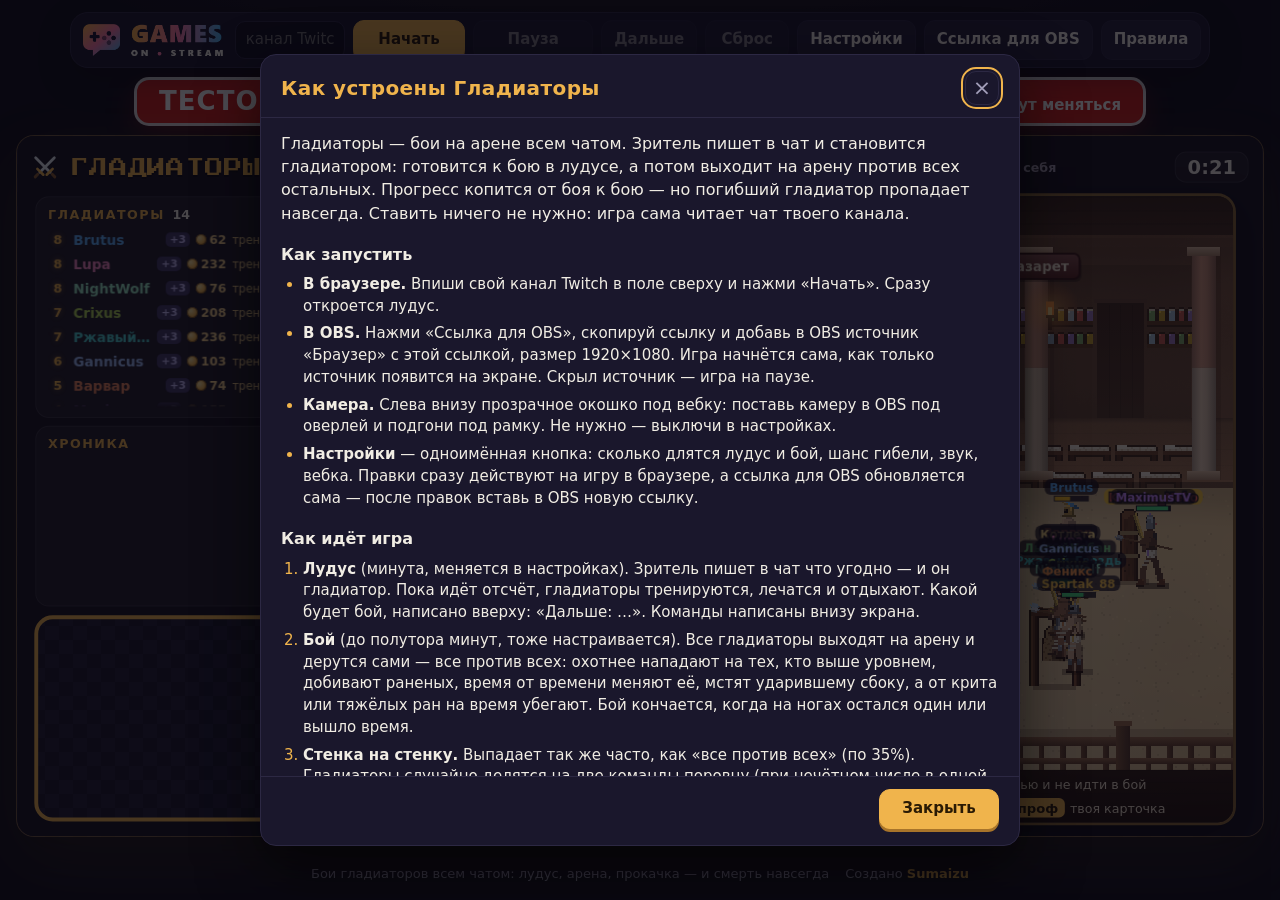
==== site/index.html @ b87789e2 "Гладиаторы — отдельный репозиторий, как у остальных игр Игра перенесена из репозитория сайта (папка " ====
<!doctype html>
<html lang="ru">
<head>
<meta charset="utf-8">
<meta name="viewport" content="width=device-width, initial-scale=1">
<title>Гладиаторы — бои на арене всем чатом, игра для Twitch</title>
<meta name="description" content="Игра для чата Twitch на русском: зрители становятся гладиаторами, готовятся к бою в лудусе и сражаются на арене все против всех. Прогресс копится, но погибший гладиатор пропадает навсегда. Играй в браузере или вставь ссылку в OBS — ставить ничего не нужно.">
<link rel="icon" href="data:image/svg+xml,%3Csvg xmlns='http://www.w3.org/2000/svg' viewBox='0 0 32 32'%3E%3Cg stroke-linecap='round'%3E%3Cpath d='M5 5l17 17' stroke='%23e6ebf0' stroke-width='3.2'/%3E%3Cpath d='M27 5 10 22' stroke='%23e6ebf0' stroke-width='3.2'/%3E%3Cpath d='M18 25l7-7M14 25l-7-7' stroke='%23f0b44c' stroke-width='3'/%3E%3Cpath d='M24.5 24.5l3 3M7.5 24.5l-3 3' stroke='%238a5a2b' stroke-width='3.4'/%3E%3C/g%3E%3C/svg%3E">
<link rel="stylesheet" href="css/page.css">
</head>
<body>
<main class="page">
  <header class="top">
    <a class="logo" href="https://gamesonstream.ru/" title="Все игры"><img src="images/logo.png" alt="Games on Stream" width="527" height="121"></a>
    <form class="controls" id="start" autocomplete="off">
      <input type="text" id="s-channel" placeholder="канал Twitch" spellcheck="false" aria-label="Канал Twitch">
      <button type="submit" class="primary" id="play" disabled>Начать</button>
      <button type="button" id="pause" disabled>Пауза</button>
      <button type="button" id="next" title="Не ждать отсчёта: сразу бой, итоги или лудус" disabled>Дальше</button>
      <button type="button" id="reset" title="Стереть всех гладиаторов канала" disabled>Сброс</button>
      <button type="button" id="toggle-settings" aria-expanded="false" aria-controls="settings">Настройки</button>
      <button type="button" id="toggle-link" aria-expanded="false" aria-controls="link-panel">Ссылка для OBS</button>
      <button type="button" id="open-rules">Правила</button>
    </form>
    <section class="panel popover" id="link-panel" hidden>
      <div class="row">
        <input type="text" id="link" readonly aria-label="Ссылка на оверлей">
        <button type="button" id="copy">Копировать</button>
      </div>
      <p class="status" id="link-status"></p>
      <p class="hint">Вставь ссылку в источник «Браузер» в OBS, размер 1920×1080. Игра начинается сама, как только источник появился на экране. Пока источник скрыт, игра стоит на паузе.</p>
    </section>
  </header>
  <p class="alpha">Тестовая альфа-версия <span>— возможны ошибки, баланс и правила ещё будут меняться</span></p>

  <div class="layout" id="layout">
    <div class="stage">
      <div class="screen">
        <iframe id="game" title="Гладиаторы"></iframe>
        <p class="note" id="example-note">Пример: гладиаторы выдуманные</p>
      </div>
    </div>

    <form class="panel settings" id="settings" autocomplete="off" hidden>
      <fieldset>
        <legend>Игра</legend>
        <div class="field">
          <label for="s-ludus">Лудус</label>
          <div class="row"><input type="number" id="s-ludus" min="20" max="900"><span class="hint">секунд подготовки перед каждым боем</span></div>
        </div>
        <div class="field">
          <label for="s-battle">Бой</label>
          <div class="row"><input type="number" id="s-battle" min="20" max="600"><span class="hint">секунд, не дольше; бой кончится раньше, если на ногах остался один</span></div>
        </div>
        <div class="field">
          <label for="s-death">Шанс гибели</label>
          <div class="row"><input type="number" id="s-death" min="0" max="100"><span class="hint">% — для упавшего гладиатора (по умолчанию 10). 0 — никто не гибнет</span></div>
        </div>
      </fieldset>

      <fieldset>
        <legend>Чат</legend>
        <label class="check">
          <input type="checkbox" id="s-chat_commands">
          <span>Команды для стримера и модераторов
            <span class="hint"><code>!гладиаторы-пауза</code> — пауза, ещё раз — продолжить</span>
            <span class="hint"><code>!гладиаторы-дальше</code> — не ждать отсчёта</span>
            <span class="hint"><code>!гладиаторы-сброс</code> — стереть всех гладиаторов</span>
          </span>
        </label>
      </fieldset>

      <fieldset>
        <legend>Звук</legend>
        <label class="check"><input type="checkbox" id="s-sound"><span>Звуки игры</span></label>
        <div class="field">
          <label for="s-volume">Громкость</label>
          <div class="row">
            <input type="range" id="s-volume" min="0" max="100" step="5">
            <span class="hint" id="volume-text"></span>
            <button type="button" id="listen">Послушать</button>
          </div>
        </div>
      </fieldset>

      <fieldset>
        <legend>Вид</legend>
        <div class="split">
          <div class="group">
            <div class="switch" role="group" aria-label="Окошко под вебку">
              <button type="button" data-webcam="1">С вебкой</button><button type="button" data-webcam="0">Без вебки</button>
            </div>
          </div>
          <div class="group">
            <label class="check"><input type="checkbox" id="hide-bg"><span>Прозрачный фон</span></label>
          </div>
        </div>
      </fieldset>

      <div class="footer"><button type="button" class="quiet" id="defaults">Рекомендуемые настройки</button></div>
    </form>
  </div>
  <footer class="foot">
    <p class="tagline" id="status">Бои гладиаторов всем чатом: лудус, арена, прокачка — и смерть навсегда</p>
    <p class="author">Создано <a href="https://www.twitch.tv/sumaizu" target="_blank" rel="noopener">Sumaizu</a></p>
  </footer>
</main>
<dialog class="rules" id="rules" aria-labelledby="rules-title">
  <header class="rules-head">
    <h2 id="rules-title"></h2>
    <button type="button" class="rules-x" id="rules-x" aria-label="Закрыть">×</button>
  </header>
  <div class="rules-body" id="rules-body"></div>
  <footer class="rules-foot">
    <button type="button" class="primary" id="rules-close">Закрыть</button>
  </footer>
</dialog>
<script type="module" src="js/page.js"></script>
</body>
</html>
---- site/css/page.css ----
:root {
  color-scheme: dark;
  --bg: #0f0d19;
  --panel: #1a172c;
  --field: #120f1f;
  --line: #2c2843;
  --ink: #f1ede4;
  --muted: #a29eb9;
  --accent: #f0b44c;
  --accent-ink: #2a1a04;
  --accent-deep: #a8742a;
  --frame: rgba(240, 180, 76, .4);
  --glow: rgba(240, 180, 76, .12);
  --ok: #7fd9a2;
  --warn: #ffcf70;
}

* { box-sizing: border-box; }
[hidden] { display: none !important; }
html { height: 100%; background: var(--bg); }

body {
  height: 100%; margin: 0; padding: 12px 16px 16px; color: var(--ink);
  background: radial-gradient(1000px 360px at 50% -160px, var(--glow), transparent 70%) no-repeat, var(--bg);
  font: 15px/1.45 "Segoe UI", system-ui, -apple-system, Roboto, "Helvetica Neue", Arial, sans-serif;
}

p { margin: 0; }
code { font-family: Consolas, "Cascadia Mono", monospace; font-size: 13px; color: var(--accent); }
:focus-visible { outline: 2px solid var(--accent); outline-offset: 2px; }

.page { height: 100%; display: flex; flex-direction: column; gap: 12px; }
.top {
  position: relative; flex: none; align-self: center; max-width: 100%;
  display: flex; flex-wrap: wrap; align-items: center; justify-content: center; gap: 8px 12px;
  padding: 7px 8px 7px 12px; border-radius: 18px; background: var(--panel); border: 1px solid var(--line);
  box-shadow: 0 12px 32px rgba(0, 0, 0, .28);
}
.logo { display: block; flex: none; border-radius: 8px; }
.logo img { display: block; width: 140px; height: auto; transition: transform .15s; }
.logo:hover img { transform: scale(1.04); }
.foot {
  flex: none; display: flex; flex-wrap: wrap; align-items: center; justify-content: center; gap: 2px 16px;
  padding: 0 8px; font-size: 13px;
}
.tagline {
  flex: 0 1 auto; min-width: 0; color: var(--muted);
  white-space: nowrap; overflow: hidden; text-overflow: ellipsis;
}
.tagline:empty { display: none; }
.tagline.ok { color: var(--ok); }
.tagline.warn { color: var(--warn); }
.controls { display: flex; flex-wrap: wrap; align-items: center; gap: 8px; }
.controls input { width: 110px; }
#play { min-width: 7.5em; }
#pause { min-width: 8em; }
#next { min-width: 6em; }
#restart { min-width: 6.2em; }
#reset { min-width: 5.6em; }
button.armed { border-color: var(--warn); color: var(--warn); }
.author { color: var(--muted); white-space: nowrap; }
.author a { color: var(--accent); font-weight: 700; text-decoration: none; }
@media (max-width: 560px) {
  .author { white-space: normal; text-align: center; }
}
.author a:hover { text-decoration: underline; }
.rules {
  width: min(760px, 94vw); max-height: 88vh; padding: 0; color: var(--ink); background: var(--panel);
  border: 1px solid var(--line); border-radius: 16px; box-shadow: 0 24px 60px rgba(0, 0, 0, .6);
}
.rules[open] { display: flex; flex-direction: column; }
.rules::backdrop { background: rgba(8, 6, 14, .72); }
.rules-head {
  display: flex; align-items: center; gap: 12px; padding: 16px 20px 12px; border-bottom: 1px solid var(--line);
}
.rules-head h2 {
  margin: 0; font-size: 20px; letter-spacing: .02em; text-transform: none; color: var(--accent); font-weight: 900;
}
.rules-x {
  margin-left: auto; width: 34px; height: 34px; padding: 0; font-size: 22px; line-height: 1; font-weight: 400;
  color: var(--muted); background: none;
}
.rules-x:hover { color: var(--ink); }
.rules-body { flex: 1; min-height: 0; overflow-y: auto; padding: 14px 20px 6px; }
.rules-body .lead { font-size: 16px; }
.rules-body h3 { margin: 18px 0 8px; font-size: 16px; font-weight: 800; color: var(--ink); }
.rules-body ul, .rules-body ol { margin: 0; padding-left: 22px; display: grid; gap: 6px; }
.rules-body li::marker { color: var(--accent); }
.rules-body a { color: var(--accent); }
.rules-body .note-line { margin-top: 8px; color: var(--muted); font-size: 14px; }
.rules-commands { margin: 0; display: grid; grid-template-columns: max-content minmax(0, 1fr); gap: 6px 14px; }
.rules-commands dt { white-space: nowrap; }
.rules-commands dd { margin: 0; color: var(--muted); }
.rules-foot { display: flex; justify-content: flex-end; padding: 12px 20px 16px; border-top: 1px solid var(--line); }
.rules-foot button { min-width: 8em; }
@media (max-width: 560px) {
  .rules-commands { grid-template-columns: minmax(0, 1fr); gap: 2px; }
  .rules-commands dd { margin-bottom: 6px; }
}

.popover {
  position: absolute; right: 0; top: calc(100% + 8px); z-index: 5; width: min(600px, 100%);
  box-shadow: 0 18px 44px rgba(0, 0, 0, .55);
}

.panel {
  background: var(--panel); border: 1px solid var(--line); border-radius: 18px; padding: 16px 18px; min-width: 0;
}
h2, legend {
  margin: 0 0 10px; padding: 0; font-size: 13px; font-weight: 700; letter-spacing: .1em; text-transform: uppercase;
  color: var(--muted);
}
.hint { color: var(--muted); font-size: 13px; }
.panel > .hint { margin-top: 8px; }

.layout {
  flex: 1; min-height: 0; display: grid; gap: 16px;
  grid-template: minmax(0, 1fr) / minmax(0, 1fr);
}
.layout.with-settings { grid-template-columns: minmax(0, 1fr) 400px; }
.stage { min-width: 0; min-height: 0; display: grid; place-items: start center; container-type: size; }
.screen {
  position: relative; width: 100%; height: 100%; border-radius: 18px; overflow: hidden;
  border: 1px solid var(--frame); box-shadow: 0 24px 70px var(--glow), 0 18px 40px rgba(0, 0, 0, .35);
  background: repeating-conic-gradient(#201d33 0% 25%, #191728 0% 50%) 0 0 / 28px 28px;
}
@supports (width: 1cqw) {
  .screen { width: min(100cqw, 100cqh * 16 / 9); height: auto; aspect-ratio: 16 / 9; }
}
.screen iframe { position: absolute; inset: 0; width: 100%; height: 100%; border: 0; color-scheme: light; }
.note {
  position: absolute; left: 50%; top: 4px; transform: translateX(-50%); padding: 2px 12px; border-radius: 999px;
  background: rgba(15, 13, 25, .9); border: 1px solid var(--line); color: var(--muted); font-size: 13px;
  white-space: nowrap; pointer-events: none;
}
.settings { min-height: 0; overflow-y: auto; }
@media (max-width: 900px) {
  html, body, .page { height: auto; }
  .layout, .layout.with-settings { grid-template: auto / minmax(0, 1fr); }
  .stage { container-type: normal; }
  .screen { width: 100%; height: auto; aspect-ratio: 16 / 9; }
  .settings { overflow-y: visible; }
}

button {
  font: inherit; font-weight: 700; color: var(--ink); background: #252139; border: 1px solid var(--line);
  border-radius: 11px; padding: 8px 12px; cursor: pointer;
}
button:hover { border-color: var(--muted); }
button:disabled { opacity: .5; cursor: default; }
button.primary {
  background: var(--accent); border-color: var(--accent); color: var(--accent-ink);
  box-shadow: 0 3px 0 var(--accent-deep);
}
button.primary:active:not(:disabled) { transform: translateY(2px); box-shadow: 0 1px 0 var(--accent-deep); }
button.quiet { background: none; color: var(--muted); font-weight: 400; }
button[aria-expanded="true"] { border-color: var(--accent); color: var(--accent); }

input, select {
  font: inherit; color: var(--ink); background: var(--field); border: 1px solid var(--line); border-radius: 10px;
  padding: 7px 10px; min-width: 0;
}
input[type=number] { width: 86px; }
input[type=color] { width: 54px; height: 34px; padding: 3px; }
input[type=range] {
  flex: 1 1 140px; max-width: 220px; padding: 0; border: 0; background: none; accent-color: var(--accent);
}
input[type=checkbox] { width: 17px; height: 17px; accent-color: var(--accent); flex: none; margin: 2px 0 0; }

.row { display: flex; flex-wrap: wrap; align-items: center; gap: 8px; }
.row > input[type=text] { flex: 1 1 140px; }

#link { font-family: Consolas, "Cascadia Mono", monospace; font-size: 13px; }
.status { margin-top: 10px; font-size: 14px; color: var(--muted); }
.status:empty { display: none; }
.status.warn { color: var(--warn); }

fieldset { border: 0; margin: 0 0 18px; padding: 0; display: grid; gap: 12px; min-width: 0; }
.split {
  display: grid; grid-template-columns: repeat(auto-fit, minmax(200px, 1fr)); gap: 12px 24px; align-items: start;
}
.group { display: grid; gap: 12px; min-width: 0; }
.field { display: grid; gap: 4px; min-width: 0; }
.field > label, .field > .label { font-weight: 600; }
.check { display: flex; gap: 9px; align-items: flex-start; }
.check span { display: block; }

.switch {
  display: inline-flex; justify-self: start; border: 1px solid var(--line); border-radius: 11px; overflow: hidden;
}
.switch button { border: 0; border-radius: 0; background: var(--field); color: var(--muted); white-space: nowrap; }
.switch button.on { background: var(--accent); color: var(--accent-ink); }

.footer { display: flex; justify-content: flex-end; }

.alpha {
  flex: none; align-self: center; padding: 6px 22px; border-radius: 12px; text-align: center;
  background: #d0201a; color: #fff; font-size: 26px; line-height: 1.2; font-weight: 900; letter-spacing: .04em;
  text-transform: uppercase; box-shadow: 0 0 0 3px rgba(255, 255, 255, .85), 0 10px 30px rgba(208, 32, 26, .35);
}
.alpha span { font-size: 15px; font-weight: 700; letter-spacing: 0; text-transform: none; }
@media (max-width: 700px) {
  .alpha { font-size: 20px; }
  .alpha span { display: block; }
}
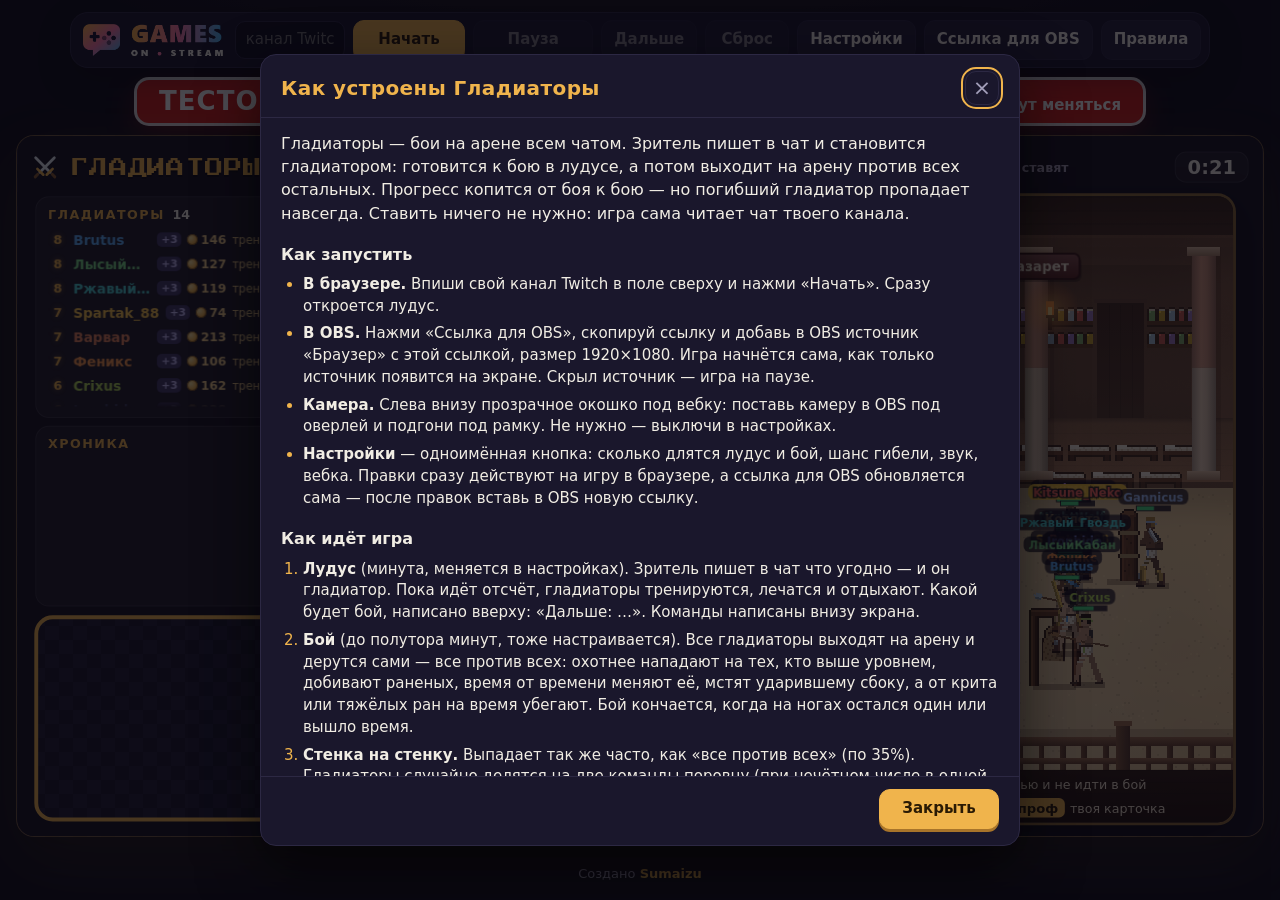
==== commit d092cf40: "Окошко под вебку: режим «Витубер»; без галочки «Прозрачный фон»" ====
--- a/site/index.html
+++ b/site/index.html
@@ -85,14 +85,10 @@
 
       <fieldset>
         <legend>Вид</legend>
-        <div class="split">
-          <div class="group">
-            <div class="switch" role="group" aria-label="Окошко под вебку">
-              <button type="button" data-webcam="1">С вебкой</button><button type="button" data-webcam="0">Без вебки</button>
-            </div>
-          </div>
-          <div class="group">
-            <label class="check"><input type="checkbox" id="hide-bg"><span>Прозрачный фон</span></label>
+        <div class="field">
+          <span class="label" id="webcam-label">Окошко под вебку</span>
+          <div class="switch" role="group" aria-labelledby="webcam-label">
+            <button type="button" data-webcam="none">Без вебки</button><button type="button" data-webcam="cam">С вебкой</button><button type="button" data-webcam="vtuber">Витубер</button>
           </div>
         </div>
       </fieldset>
@@ -101,7 +97,7 @@
     </form>
   </div>
   <footer class="foot">
-    <p class="tagline" id="status">Бои гладиаторов всем чатом: лудус, арена, прокачка — и смерть навсегда</p>
+    <p class="tagline" id="status"></p>
     <p class="author">Создано <a href="https://www.twitch.tv/sumaizu" target="_blank" rel="noopener">Sumaizu</a></p>
   </footer>
 </main>
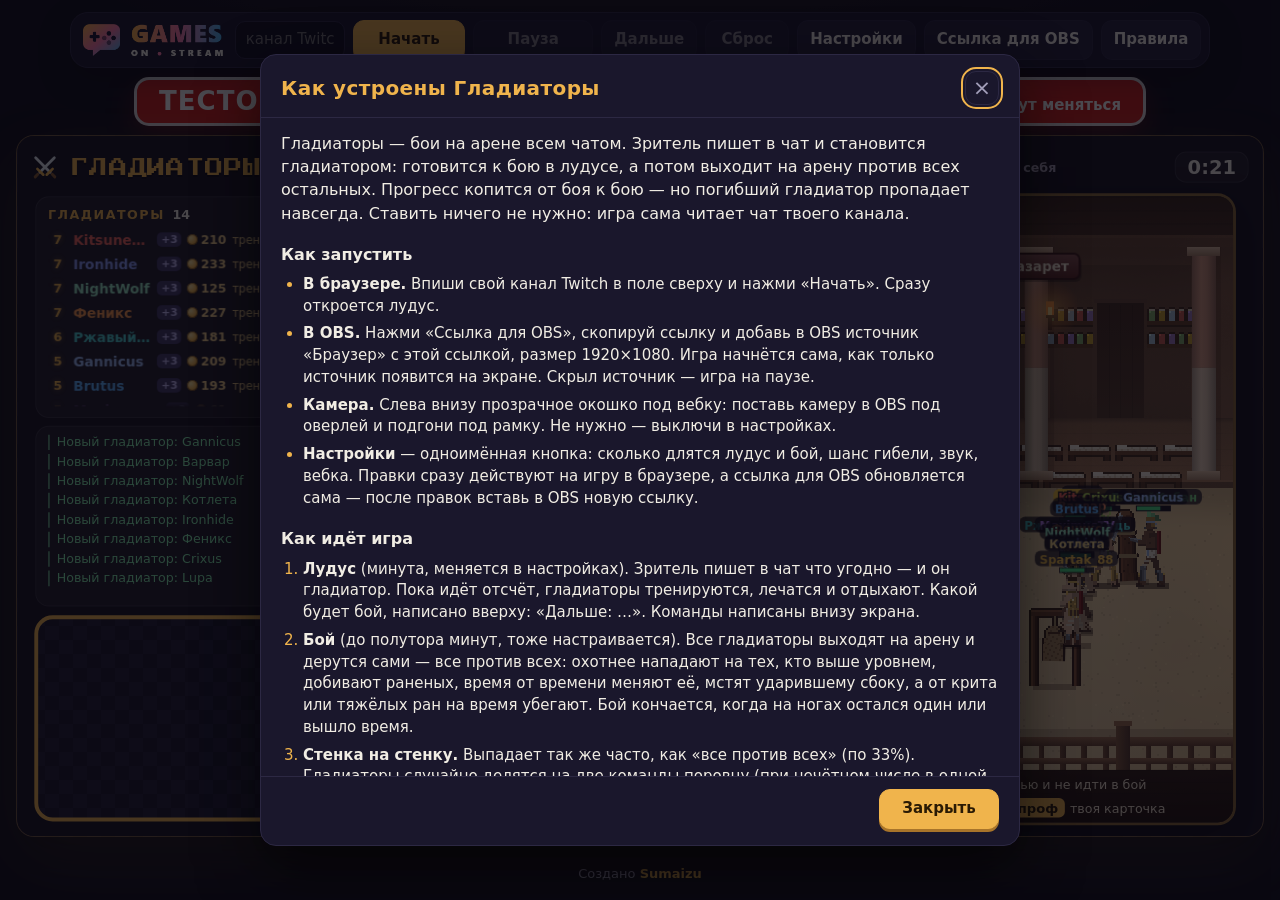
==== commit 81797c05: "Статистика: игра сообщает сайту канал и время игры" ====
--- a/site/index.html
+++ b/site/index.html
@@ -28,7 +28,7 @@
         <button type="button" id="copy">Копировать</button>
       </div>
       <p class="status" id="link-status"></p>
-      <p class="hint">Вставь ссылку в источник «Браузер» в OBS, размер 1920×1080. Игра начинается сама, как только источник появился на экране. Пока источник скрыт, игра стоит на паузе.</p>
+      <p class="hint">Вставь ссылку в источник «Браузер» в OBS, размер 1920×1080. Игра начинается сама, как только источник появился на экране. Пока источник скрыт, игра стоит на паузе. Игра сообщает сайту название канала и время игры — только для статистики автора, кто играет.</p>
     </section>
   </header>
   <p class="alpha">Тестовая альфа-версия <span>— возможны ошибки, баланс и правила ещё будут меняться</span></p>
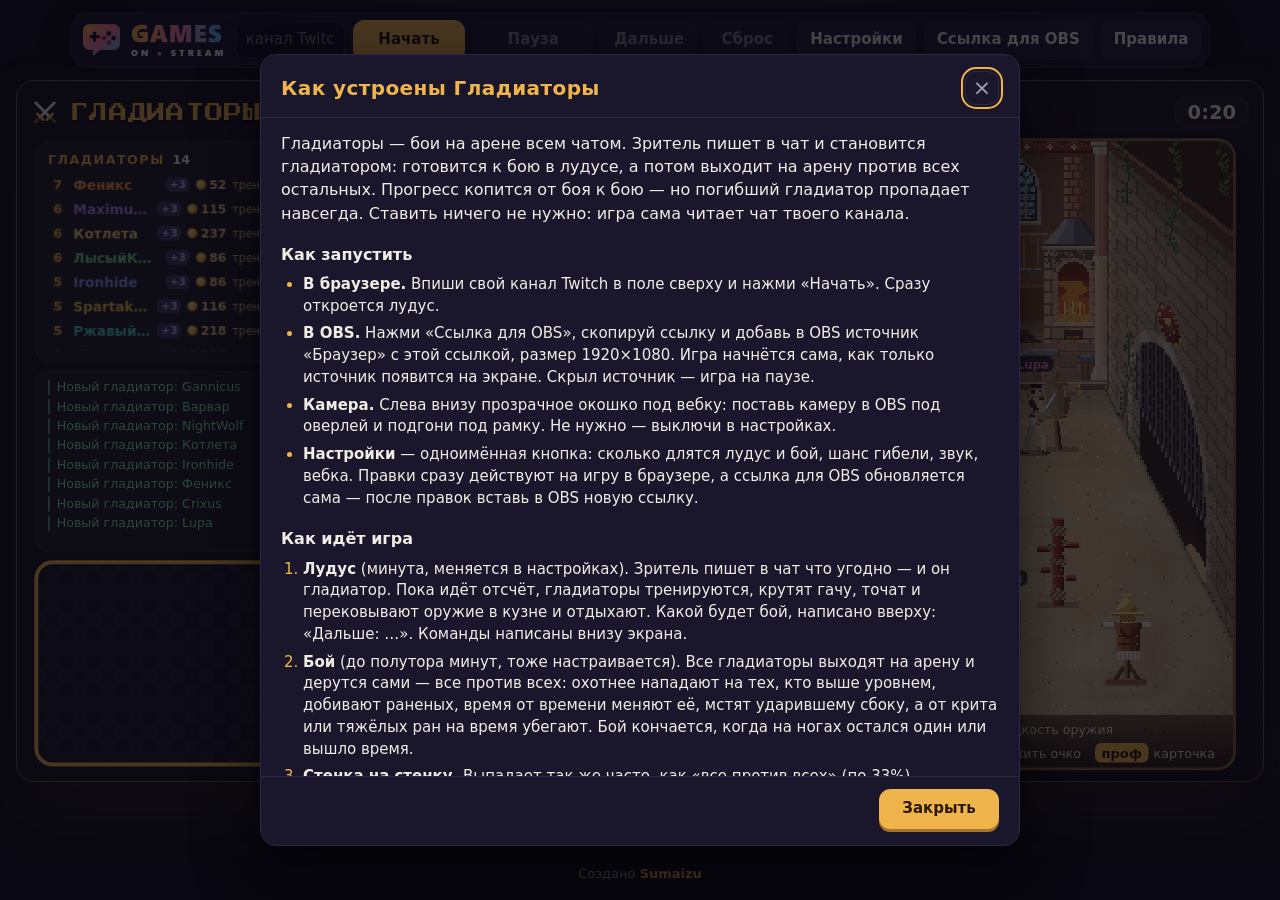
==== commit 96f28d79: "Гладиаторы: без метки «альфа», новые скриншоты" ====
--- a/site/index.html
+++ b/site/index.html
@@ -31,7 +31,6 @@
       <p class="hint">Вставь ссылку в источник «Браузер» в OBS, размер 1920×1080. Игра начинается сама, как только источник появился на экране. Пока источник скрыт, игра стоит на паузе. Игра сообщает сайту название канала и время игры — только для статистики автора, кто играет.</p>
     </section>
   </header>
-  <p class="alpha">Тестовая альфа-версия <span>— возможны ошибки, баланс и правила ещё будут меняться</span></p>
 
   <div class="layout" id="layout">
     <div class="stage">
--- a/site/css/page.css
+++ b/site/css/page.css
@@ -193,13 +193,3 @@
 
 .footer { display: flex; justify-content: flex-end; }
 
-.alpha {
-  flex: none; align-self: center; padding: 6px 22px; border-radius: 12px; text-align: center;
-  background: #d0201a; color: #fff; font-size: 26px; line-height: 1.2; font-weight: 900; letter-spacing: .04em;
-  text-transform: uppercase; box-shadow: 0 0 0 3px rgba(255, 255, 255, .85), 0 10px 30px rgba(208, 32, 26, .35);
-}
-.alpha span { font-size: 15px; font-weight: 700; letter-spacing: 0; text-transform: none; }
-@media (max-width: 700px) {
-  .alpha { font-size: 20px; }
-  .alpha span { display: block; }
-}
